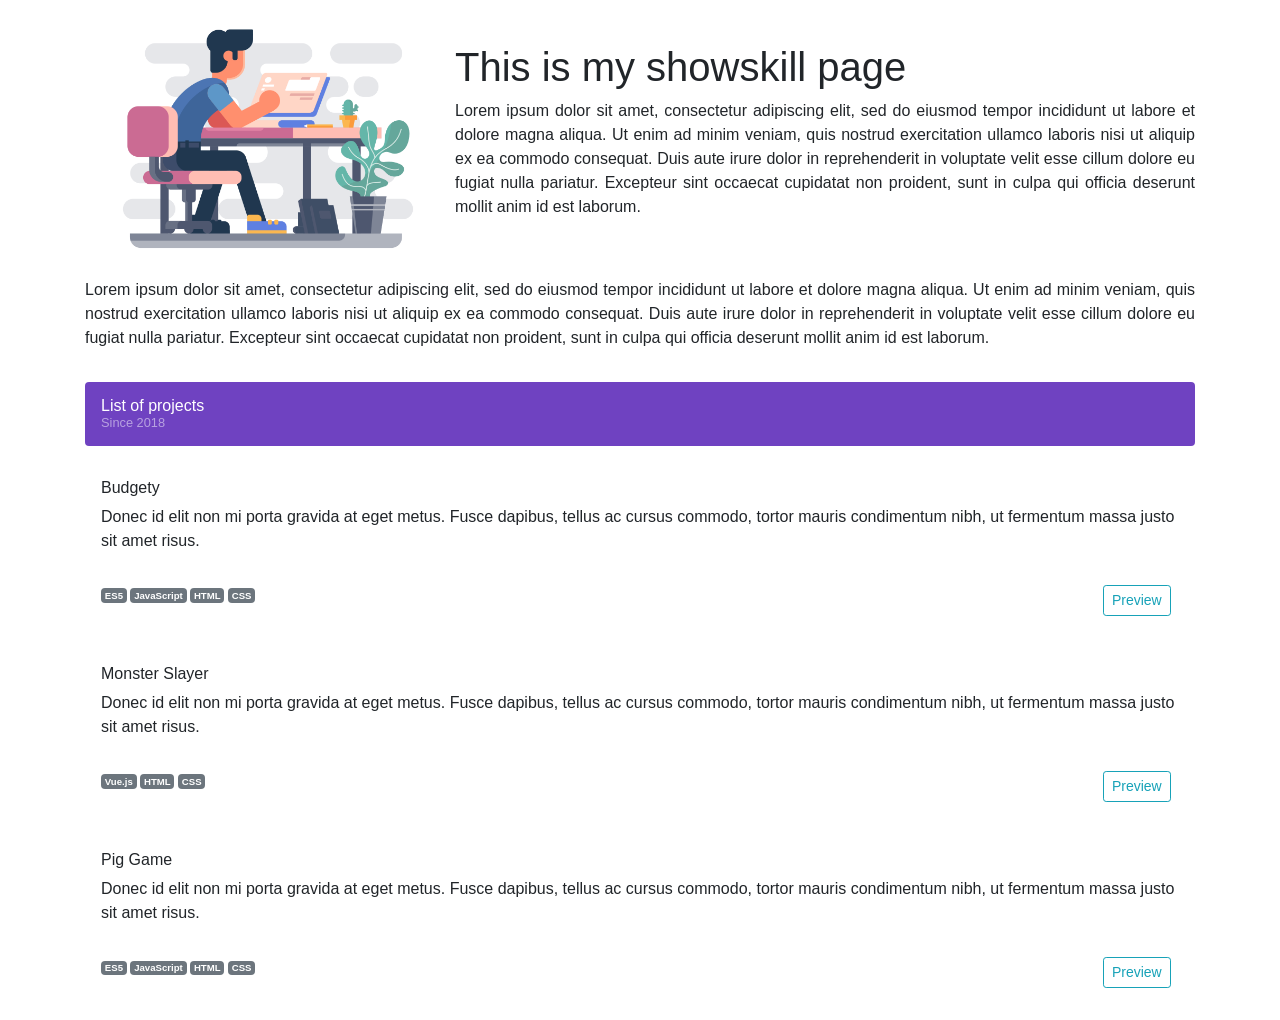
==== index.html @ 73d1f94e "Update index.html Fixing col for mobile view" ====
<!doctype html>
<html lang="en">
	<head>
		<!-- Required meta tags -->
		<meta charset="utf-8">
		<meta name="viewport" content="width=device-width, initial-scale=1, shrink-to-fit=no">

		<!-- Bootstrap CSS -->
		<link rel="stylesheet" href="https://stackpath.bootstrapcdn.com/bootstrap/4.1.3/css/bootstrap.min.css" integrity="sha384-MCw98/SFnGE8fJT3GXwEOngsV7Zt27NXFoaoApmYm81iuXoPkFOJwJ8ERdknLPMO" crossorigin="anonymous">
        
        <!-- Custom styles -->
        <link href="src/css/main.css" rel="stylesheet">

		<title>Preview page</title>
	</head>
	<body>
        <div role="main" class="container">
            <div class="row align-items-center no-gutters">
                <div class="col-md-4" >
                    <img class="img-fluid" src="src/img/Man_computer.png">
                </div>
                <div class="col-md-8">
                    <h1>This is my showskill page</h1>
                    <p class="text-justify">
                        Lorem ipsum dolor sit amet, consectetur adipiscing elit, sed do eiusmod tempor incididunt ut labore et dolore magna aliqua. Ut enim ad minim veniam, quis nostrud exercitation ullamco laboris nisi ut aliquip ex ea commodo consequat. Duis aute irure dolor in reprehenderit in voluptate velit esse cillum dolore eu fugiat nulla pariatur. Excepteur sint occaecat cupidatat non proident, sunt in culpa qui officia deserunt mollit anim id est laborum.
                    </p>
                </div>
            </div>
            <div class="row align-items-center no-gutters">
                <p class="text-justify">
                        Lorem ipsum dolor sit amet, consectetur adipiscing elit, sed do eiusmod tempor incididunt ut labore et dolore magna aliqua. Ut enim ad minim veniam, quis nostrud exercitation ullamco laboris nisi ut aliquip ex ea commodo consequat. Duis aute irure dolor in reprehenderit in voluptate velit esse cillum dolore eu fugiat nulla pariatur. Excepteur sint occaecat cupidatat non proident, sunt in culpa qui officia deserunt mollit anim id est laborum.
                </p>
            </div>
            <div class="d-flex align-items-center p-3 my-3 text-white-50 bg-purple rounded shadow-sm">
                <div class="lh-100">
                    <h6 class="mb-0 text-white lh-100">List of projects</h6>
                    <small>Since 2018</small>
                </div>
            </div>
            <div class="my-3 p-3 bg-white rounded shadow-sm">
                <h6 class="mt-0">Budgety</h6>
                <p>
                Donec id elit non mi porta gravida at eget metus. Fusce dapibus, tellus ac cursus commodo, tortor mauris condimentum nibh, ut fermentum massa justo sit amet risus.</p>
                <div class="media pt-3">
                    <div class="row media-body mb-0 small lh-125 border-gray text-mute mr-0">
                        <div class="col-md-11 col-sm-11">
                            <span class="badge badge-secondary">ES5</span>
                            <span class="badge badge-secondary">JavaScript</span>
                            <span class="badge badge-secondary">HTML</span>
                            <span class="badge badge-secondary">CSS</span>
                        </div>
                        <div class="col-md-1 col-sm-1">
                            <a role="button" tabindex="-1" class="btn btn-outline-info btn-sm" href="budgety/index.html">Preview</a>
                        </div>
                    </div>
                </div>
            </div>
            <div class="my-3 p-3 bg-white rounded shadow-sm">
                <h6 class="mt-0">Monster Slayer</h6>
                <p>
                Donec id elit non mi porta gravida at eget metus. Fusce dapibus, tellus ac cursus commodo, tortor mauris condimentum nibh, ut fermentum massa justo sit amet risus.</p>
                <div class="media pt-3">
                    <div class="row media-body mb-0 small lh-125 border-gray text-mute mr-0">
                        <div class="col-md-11">
                            <span class="badge badge-secondary">Vue.js</span>
                            <span class="badge badge-secondary">HTML</span>
                            <span class="badge badge-secondary">CSS</span>
                        </div>
                        <div class="col-md-1">
                            <a role="button" tabindex="-1" class="btn btn-outline-info btn-sm" href="monster__slayer/index.html">Preview</a>
                        </div>
                    </div>
                </div>
            </div>
            <div class="my-3 p-3 bg-white rounded shadow-sm">
                <h6 class="mt-0">Pig Game</h6>
                <p>
                Donec id elit non mi porta gravida at eget metus. Fusce dapibus, tellus ac cursus commodo, tortor mauris condimentum nibh, ut fermentum massa justo sit amet risus.</p>
                <div class="media pt-3">
                    <div class="row media-body mb-0 small lh-125 border-gray text-mute mr-0">
                        <div class="col-md-11">
                            <span class="badge badge-secondary">ES5</span>
                            <span class="badge badge-secondary">JavaScript</span>
                            <span class="badge badge-secondary">HTML</span>
                            <span class="badge badge-secondary">CSS</span>
                        </div>
                        <div class="col-md-1">
                            <a role="button" tabindex="-1" class="btn btn-outline-info btn-sm" href="pig_game/index.html">Preview</a>
                        </div>
                    </div>
                </div>
            </div>
        </div>

		<!-- Optional JavaScript -->
		<!-- jQuery first, then Popper.js, then Bootstrap JS -->
		<script src="https://code.jquery.com/jquery-3.3.1.slim.min.js" integrity="sha384-q8i/X+965DzO0rT7abK41JStQIAqVgRVzpbzo5smXKp4YfRvH+8abtTE1Pi6jizo" crossorigin="anonymous"></script>
		<script src="https://cdnjs.cloudflare.com/ajax/libs/popper.js/1.14.3/umd/popper.min.js" integrity="sha384-ZMP7rVo3mIykV+2+9J3UJ46jBk0WLaUAdn689aCwoqbBJiSnjAK/l8WvCWPIPm49" crossorigin="anonymous"></script>
		<script src="https://stackpath.bootstrapcdn.com/bootstrap/4.1.3/js/bootstrap.min.js" integrity="sha384-ChfqqxuZUCnJSK3+MXmPNIyE6ZbWh2IMqE241rYiqJxyMiZ6OW/JmZQ5stwEULTy" crossorigin="anonymous"></script>
	</body>
</html>
---- src/css/main.css ----
.text-white-50 { color: rgba(255, 255, 255, .5); }

.bg-purple { background-color: #6f42c1; }

.lh-100 { line-height: 1; }

.off-underline:hover { text-decoration: none; }
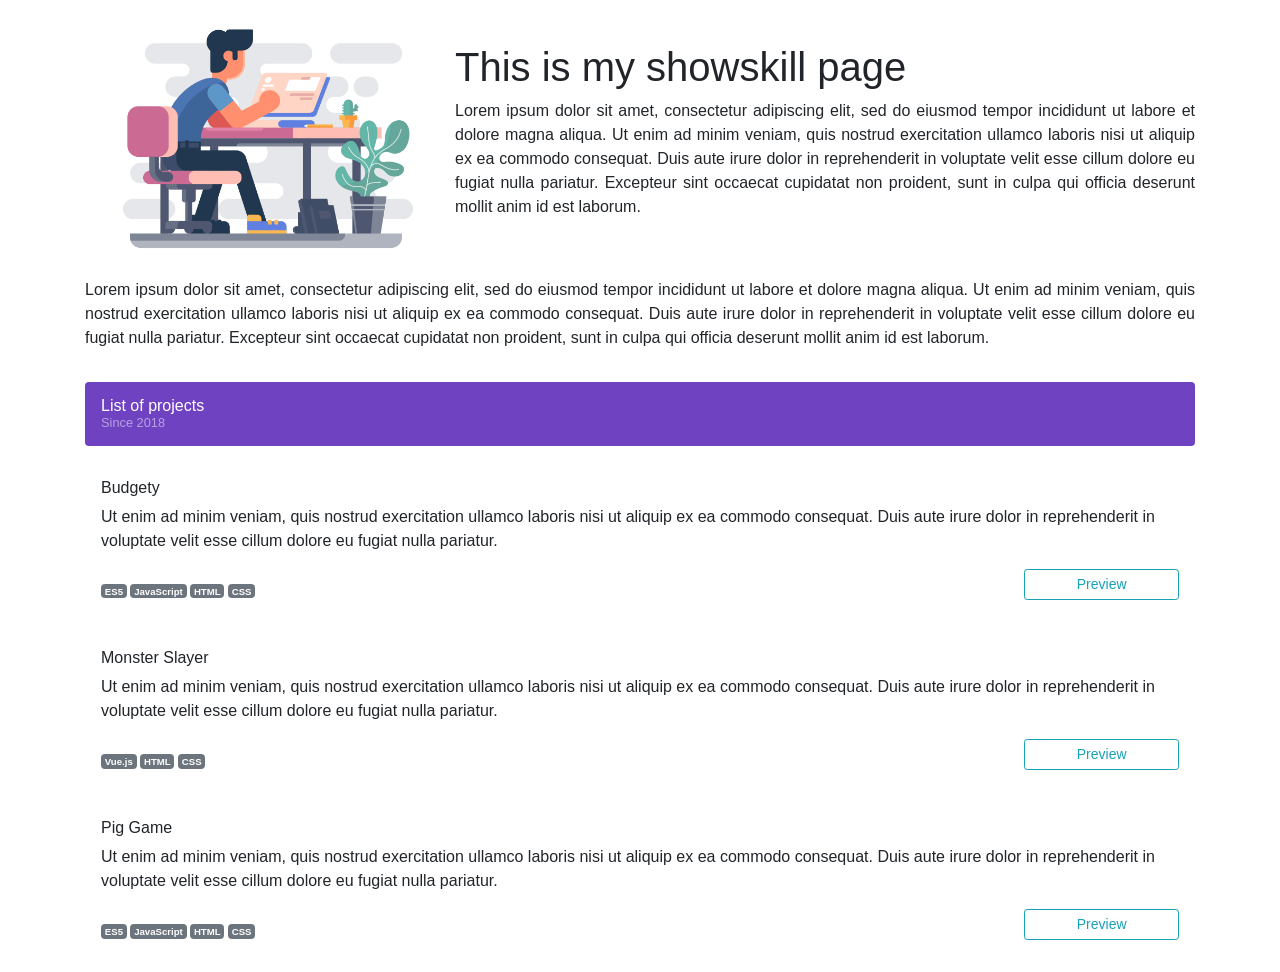
==== commit 8d89cf1a: "Fix buttons and budges aligments" ====
--- a/index.html
+++ b/index.html
@@ -38,55 +38,46 @@
                 </div>
             </div>
             <div class="my-3 p-3 bg-white rounded shadow-sm">
-                <h6 class="mt-0">Budgety</h6>
-                <p>
-                Donec id elit non mi porta gravida at eget metus. Fusce dapibus, tellus ac cursus commodo, tortor mauris condimentum nibh, ut fermentum massa justo sit amet risus.</p>
-                <div class="media pt-3">
-                    <div class="row media-body mb-0 small lh-125 border-gray text-mute mr-0">
-                        <div class="col-md-11 col-sm-11">
-                            <span class="badge badge-secondary">ES5</span>
-                            <span class="badge badge-secondary">JavaScript</span>
-                            <span class="badge badge-secondary">HTML</span>
-                            <span class="badge badge-secondary">CSS</span>
-                        </div>
-                        <div class="col-md-1 col-sm-1">
-                            <a role="button" tabindex="-1" class="btn btn-outline-info btn-sm" href="budgety/index.html">Preview</a>
-                        </div>
+                <h6>Budgety</h6>
+                <p>Ut enim ad minim veniam, quis nostrud exercitation ullamco laboris nisi ut aliquip ex ea commodo consequat. Duis aute irure dolor in reprehenderit in voluptate velit esse cillum dolore eu fugiat nulla pariatur.</p>
+                <div class="row">
+                    <div class="col col-sm-10 col-md-10 small align-self-end">
+                        <span class="badge badge-secondary">ES5</span>
+                        <span class="badge badge-secondary">JavaScript</span>
+                        <span class="badge badge-secondary">HTML</span>
+                        <span class="badge badge-secondary">CSS</span>
+                    </div>
+                    <div class="col col-sm-2 col-md-2">
+                        <a href="budgety/index.html" role="button" class="btn btn-outline-info btn-sm d-block">Preview</a>
                     </div>
                 </div>
             </div>
             <div class="my-3 p-3 bg-white rounded shadow-sm">
-                <h6 class="mt-0">Monster Slayer</h6>
-                <p>
-                Donec id elit non mi porta gravida at eget metus. Fusce dapibus, tellus ac cursus commodo, tortor mauris condimentum nibh, ut fermentum massa justo sit amet risus.</p>
-                <div class="media pt-3">
-                    <div class="row media-body mb-0 small lh-125 border-gray text-mute mr-0">
-                        <div class="col-md-11">
-                            <span class="badge badge-secondary">Vue.js</span>
-                            <span class="badge badge-secondary">HTML</span>
-                            <span class="badge badge-secondary">CSS</span>
-                        </div>
-                        <div class="col-md-1">
-                            <a role="button" tabindex="-1" class="btn btn-outline-info btn-sm" href="monster__slayer/index.html">Preview</a>
-                        </div>
+                <h6>Monster Slayer</h6>
+                <p>Ut enim ad minim veniam, quis nostrud exercitation ullamco laboris nisi ut aliquip ex ea commodo consequat. Duis aute irure dolor in reprehenderit in voluptate velit esse cillum dolore eu fugiat nulla pariatur.</p>
+                <div class="row">
+                    <div class="col col-sm-10 col-md-10 small align-self-end">
+                        <span class="badge badge-secondary">Vue.js</span>
+                        <span class="badge badge-secondary">HTML</span>
+                        <span class="badge badge-secondary">CSS</span>
+                    </div>
+                    <div class="col col-sm-2 col-md-2">
+                        <a href="monster__slayer/index.html" role="button" class="btn btn-outline-info btn-sm d-block">Preview</a>
                     </div>
                 </div>
             </div>
             <div class="my-3 p-3 bg-white rounded shadow-sm">
-                <h6 class="mt-0">Pig Game</h6>
-                <p>
-                Donec id elit non mi porta gravida at eget metus. Fusce dapibus, tellus ac cursus commodo, tortor mauris condimentum nibh, ut fermentum massa justo sit amet risus.</p>
-                <div class="media pt-3">
-                    <div class="row media-body mb-0 small lh-125 border-gray text-mute mr-0">
-                        <div class="col-md-11">
-                            <span class="badge badge-secondary">ES5</span>
-                            <span class="badge badge-secondary">JavaScript</span>
-                            <span class="badge badge-secondary">HTML</span>
-                            <span class="badge badge-secondary">CSS</span>
-                        </div>
-                        <div class="col-md-1">
-                            <a role="button" tabindex="-1" class="btn btn-outline-info btn-sm" href="pig_game/index.html">Preview</a>
-                        </div>
+                <h6>Pig Game</h6>
+                <p>Ut enim ad minim veniam, quis nostrud exercitation ullamco laboris nisi ut aliquip ex ea commodo consequat. Duis aute irure dolor in reprehenderit in voluptate velit esse cillum dolore eu fugiat nulla pariatur.</p>
+                <div class="row">
+                    <div class="col col-sm-10 col-md-10 small align-self-end">
+                        <span class="badge badge-secondary">ES5</span>
+                        <span class="badge badge-secondary">JavaScript</span>
+                        <span class="badge badge-secondary">HTML</span>
+                        <span class="badge badge-secondary">CSS</span>
+                    </div>
+                    <div class="col col-sm-2 col-md-2">
+                        <a href="pig_game/index.html" role="button" class="btn btn-outline-info btn-sm d-block">Preview</a>
                     </div>
                 </div>
             </div>
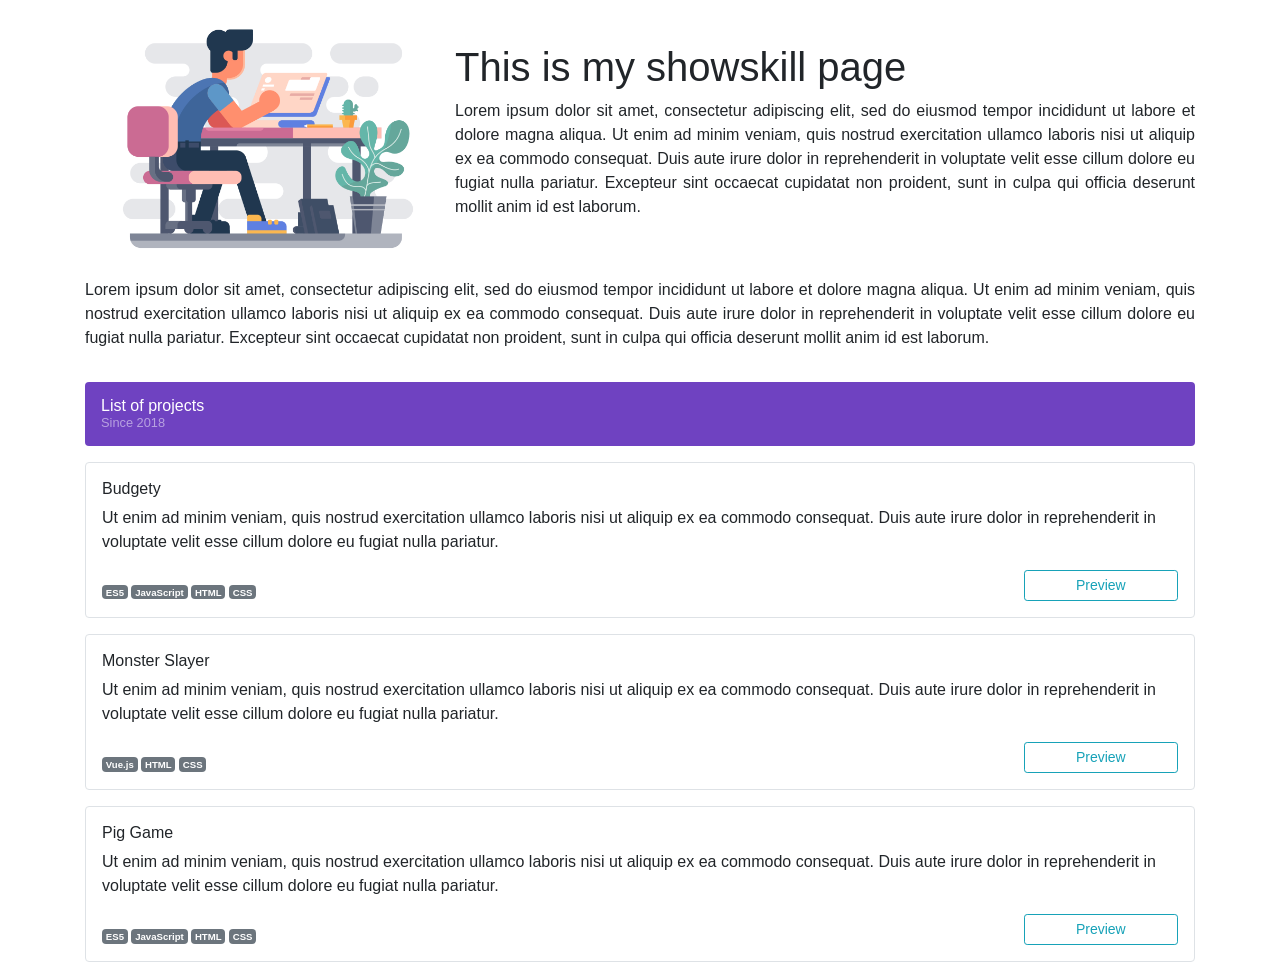
==== commit 2bfd8089: "used border class" ====
--- a/index.html
+++ b/index.html
@@ -37,7 +37,7 @@
                     <small>Since 2018</small>
                 </div>
             </div>
-            <div class="my-3 p-3 bg-white rounded shadow-sm">
+            <div class="my-3 p-3 bg-white rounded border">
                 <h6>Budgety</h6>
                 <p>Ut enim ad minim veniam, quis nostrud exercitation ullamco laboris nisi ut aliquip ex ea commodo consequat. Duis aute irure dolor in reprehenderit in voluptate velit esse cillum dolore eu fugiat nulla pariatur.</p>
                 <div class="row">
@@ -52,7 +52,7 @@
                     </div>
                 </div>
             </div>
-            <div class="my-3 p-3 bg-white rounded shadow-sm">
+            <div class="my-3 p-3 bg-white rounded border">
                 <h6>Monster Slayer</h6>
                 <p>Ut enim ad minim veniam, quis nostrud exercitation ullamco laboris nisi ut aliquip ex ea commodo consequat. Duis aute irure dolor in reprehenderit in voluptate velit esse cillum dolore eu fugiat nulla pariatur.</p>
                 <div class="row">
@@ -66,7 +66,7 @@
                     </div>
                 </div>
             </div>
-            <div class="my-3 p-3 bg-white rounded shadow-sm">
+            <div class="my-3 p-3 bg-white rounded border">
                 <h6>Pig Game</h6>
                 <p>Ut enim ad minim veniam, quis nostrud exercitation ullamco laboris nisi ut aliquip ex ea commodo consequat. Duis aute irure dolor in reprehenderit in voluptate velit esse cillum dolore eu fugiat nulla pariatur.</p>
                 <div class="row">
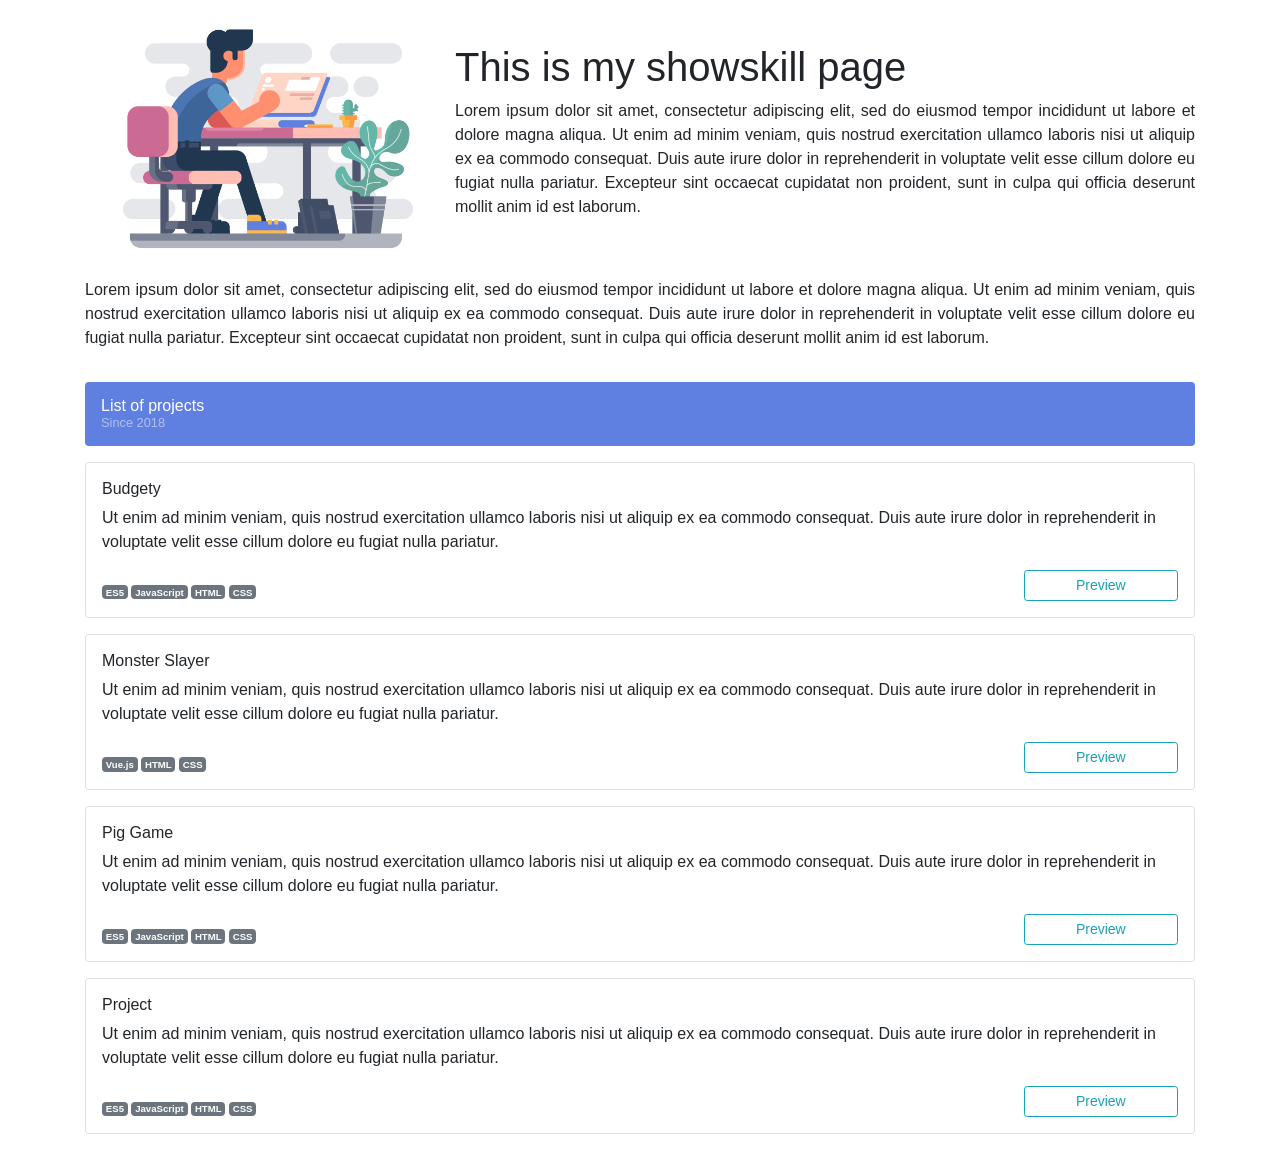
==== commit ba2f69b8: "add Project to list" ====
--- a/index.html
+++ b/index.html
@@ -81,6 +81,21 @@
                     </div>
                 </div>
             </div>
+            <div class="my-3 p-3 bg-white rounded border">
+                <h6>Project</h6>
+                <p>Ut enim ad minim veniam, quis nostrud exercitation ullamco laboris nisi ut aliquip ex ea commodo consequat. Duis aute irure dolor in reprehenderit in voluptate velit esse cillum dolore eu fugiat nulla pariatur.</p>
+                <div class="row">
+                    <div class="col col-sm-10 col-md-10 small align-self-end">
+                        <span class="badge badge-secondary">ES5</span>
+                        <span class="badge badge-secondary">JavaScript</span>
+                        <span class="badge badge-secondary">HTML</span>
+                        <span class="badge badge-secondary">CSS</span>
+                    </div>
+                    <div class="col col-sm-2 col-md-2">
+                        <a href="project/dist/index.html" role="button" class="btn btn-outline-info btn-sm d-block">Preview</a>
+                    </div>
+                </div>
+            </div>
         </div>
 
 		<!-- Optional JavaScript -->
--- a/src/css/main.css
+++ b/src/css/main.css
@@ -1,6 +1,6 @@
 .text-white-50 { color: rgba(255, 255, 255, .5); }
 
-.bg-purple { background-color: #6f42c1; }
+.bg-purple { background-color: #5F80E1; }
 
 .lh-100 { line-height: 1; }
 
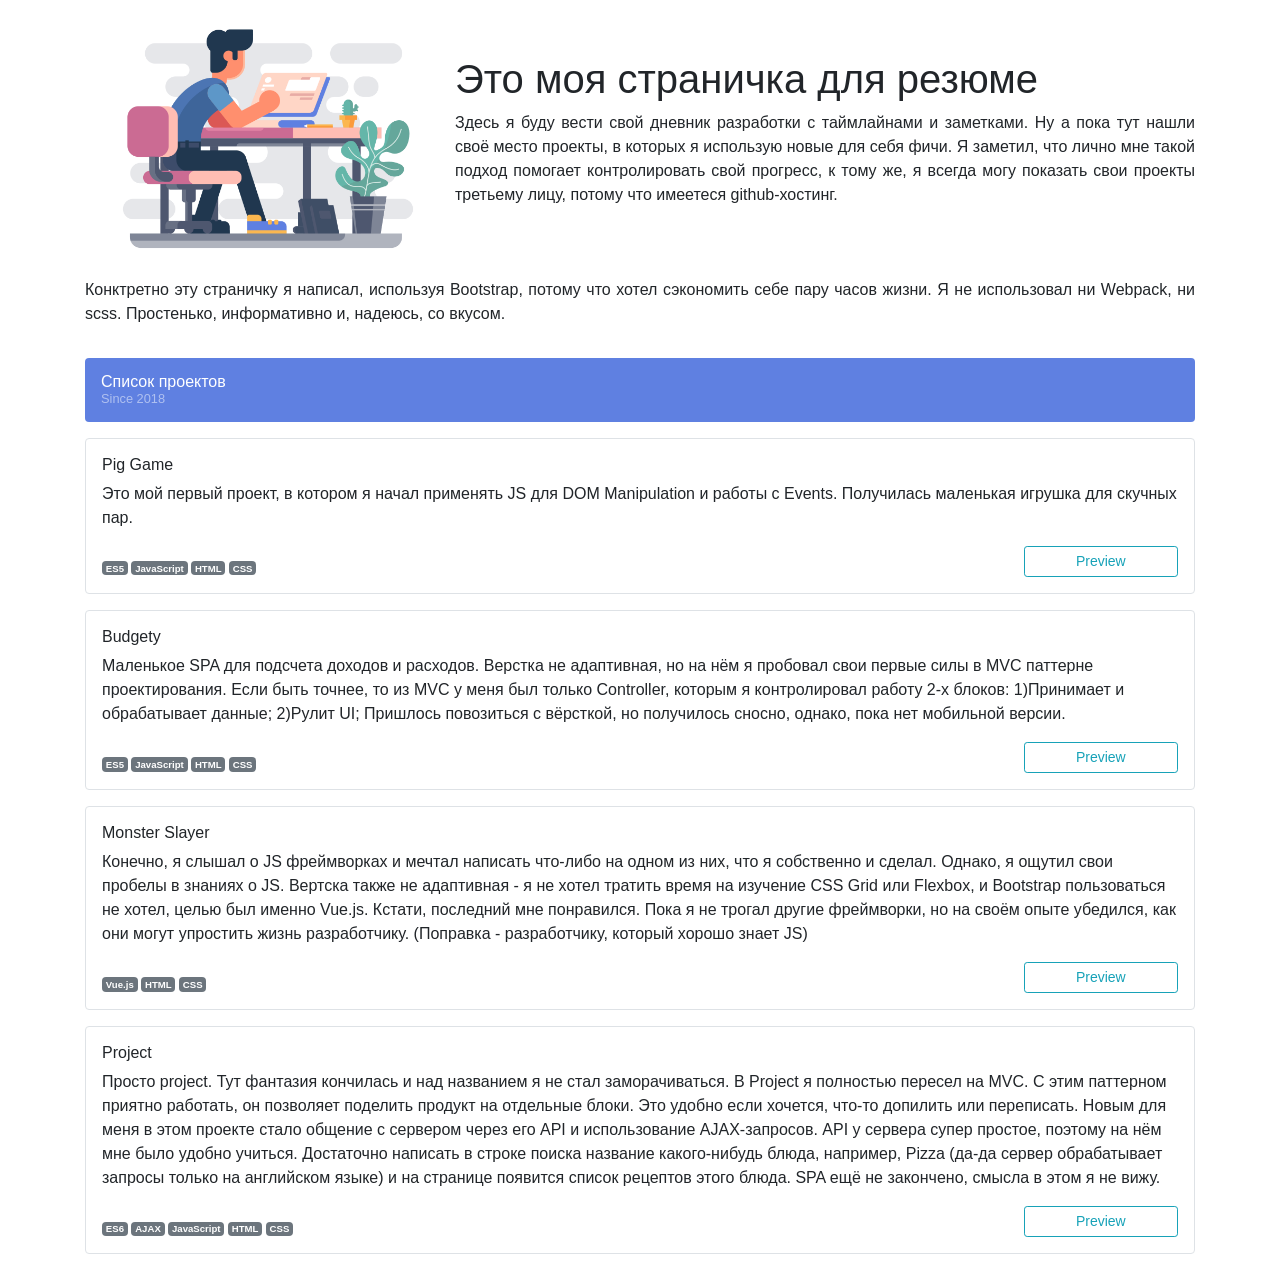
==== commit 1b6c188f: "Translate site to Rus" ====
--- a/index.html
+++ b/index.html
@@ -20,26 +20,41 @@
                     <img class="img-fluid" src="src/img/Man_computer.png">
                 </div>
                 <div class="col-md-8">
-                    <h1>This is my showskill page</h1>
+                    <h1>Это моя страничка для резюме</h1>
                     <p class="text-justify">
-                        Lorem ipsum dolor sit amet, consectetur adipiscing elit, sed do eiusmod tempor incididunt ut labore et dolore magna aliqua. Ut enim ad minim veniam, quis nostrud exercitation ullamco laboris nisi ut aliquip ex ea commodo consequat. Duis aute irure dolor in reprehenderit in voluptate velit esse cillum dolore eu fugiat nulla pariatur. Excepteur sint occaecat cupidatat non proident, sunt in culpa qui officia deserunt mollit anim id est laborum.
+                        Здесь я буду вести свой дневник разработки с таймлайнами и заметками. Ну а пока тут нашли своё место проекты, в которых я использую новые для себя фичи. Я заметил, что лично мне такой подход помогает контролировать свой прогресс, к тому же, я всегда могу показать свои проекты третьему лицу, потому что имеетеся github-хостинг. 
                     </p>
                 </div>
             </div>
             <div class="row align-items-center no-gutters">
                 <p class="text-justify">
-                        Lorem ipsum dolor sit amet, consectetur adipiscing elit, sed do eiusmod tempor incididunt ut labore et dolore magna aliqua. Ut enim ad minim veniam, quis nostrud exercitation ullamco laboris nisi ut aliquip ex ea commodo consequat. Duis aute irure dolor in reprehenderit in voluptate velit esse cillum dolore eu fugiat nulla pariatur. Excepteur sint occaecat cupidatat non proident, sunt in culpa qui officia deserunt mollit anim id est laborum.
+                        Конктретно эту страничку я написал, используя Bootstrap, потому что хотел сэкономить себе пару часов жизни. Я не использовал ни Webpack, ни scss. Простенько, информативно и, надеюсь, со вкусом.  
                 </p>
             </div>
             <div class="d-flex align-items-center p-3 my-3 text-white-50 bg-purple rounded shadow-sm">
                 <div class="lh-100">
-                    <h6 class="mb-0 text-white lh-100">List of projects</h6>
+                    <h6 class="mb-0 text-white lh-100">Список проектов</h6>
                     <small>Since 2018</small>
                 </div>
             </div>
             <div class="my-3 p-3 bg-white rounded border">
+                    <h6>Pig Game</h6>
+                    <p>Это мой первый проект, в котором я начал применять JS для DOM Manipulation и работы с Events. Получилась маленькая игрушка для скучных пар.</p>
+                    <div class="row">
+                        <div class="col col-sm-10 col-md-10 small align-self-end">
+                            <span class="badge badge-secondary">ES5</span>
+                            <span class="badge badge-secondary">JavaScript</span>
+                            <span class="badge badge-secondary">HTML</span>
+                            <span class="badge badge-secondary">CSS</span>
+                        </div>
+                        <div class="col col-sm-2 col-md-2">
+                            <a href="pig_game/index.html" role="button" class="btn btn-outline-info btn-sm d-block">Preview</a>
+                        </div>
+                    </div>
+                </div>
+            <div class="my-3 p-3 bg-white rounded border">
                 <h6>Budgety</h6>
-                <p>Ut enim ad minim veniam, quis nostrud exercitation ullamco laboris nisi ut aliquip ex ea commodo consequat. Duis aute irure dolor in reprehenderit in voluptate velit esse cillum dolore eu fugiat nulla pariatur.</p>
+                <p>Маленькое SPA для подсчета доходов и расходов. Верстка не адаптивная, но на нём я пробовал свои первые силы в MVC паттерне проектирования. Если быть точнее, то из MVC у меня был только Controller, которым я контролировал работу 2-х блоков: 1)Принимает и обрабатывает данные; 2)Рулит UI; Пришлось повозиться с вёрсткой, но получилось сносно, однако, пока нет мобильной версии.</p>
                 <div class="row">
                     <div class="col col-sm-10 col-md-10 small align-self-end">
                         <span class="badge badge-secondary">ES5</span>
@@ -54,7 +69,7 @@
             </div>
             <div class="my-3 p-3 bg-white rounded border">
                 <h6>Monster Slayer</h6>
-                <p>Ut enim ad minim veniam, quis nostrud exercitation ullamco laboris nisi ut aliquip ex ea commodo consequat. Duis aute irure dolor in reprehenderit in voluptate velit esse cillum dolore eu fugiat nulla pariatur.</p>
+                <p>Конечно, я слышал о JS фреймворках и мечтал написать что-либо на одном из них, что я собственно и сделал. Однако, я ощутил свои пробелы в знаниях о JS. Вертска также не адаптивная - я не хотел тратить время на изучение CSS Grid или Flexbox, и Bootstrap пользоваться не хотел, целью был именно Vue.js. Кстати, последний мне понравился. Пока я не трогал другие фреймворки, но на своём опыте убедился, как они могут упростить жизнь разработчику. (Поправка - разработчику, который хорошо знает JS)</p>
                 <div class="row">
                     <div class="col col-sm-10 col-md-10 small align-self-end">
                         <span class="badge badge-secondary">Vue.js</span>
@@ -66,27 +81,14 @@
                     </div>
                 </div>
             </div>
+            
             <div class="my-3 p-3 bg-white rounded border">
-                <h6>Pig Game</h6>
-                <p>Ut enim ad minim veniam, quis nostrud exercitation ullamco laboris nisi ut aliquip ex ea commodo consequat. Duis aute irure dolor in reprehenderit in voluptate velit esse cillum dolore eu fugiat nulla pariatur.</p>
+                <h6>Project</h6>
+                <p>Просто project. Тут фантазия кончилась и над названием я не стал заморачиваться. В Project я полностью пересел на MVC. С этим паттерном приятно работать, он позволяет поделить продукт на отдельные блоки. Это удобно если хочется, что-то допилить или переписать. Новым для меня в этом проекте стало общение с сервером через его API и использование AJAX-запросов. API у сервера супер простое, поэтому на нём мне было удобно учиться. Достаточно написать в строке поиска название какого-нибудь блюда, например, Pizza (да-да сервер обрабатывает запросы только на английском языке) и на странице появится список рецептов этого блюда. SPA ещё не закончено, смысла в этом я не вижу.</p>
                 <div class="row">
                     <div class="col col-sm-10 col-md-10 small align-self-end">
-                        <span class="badge badge-secondary">ES5</span>
-                        <span class="badge badge-secondary">JavaScript</span>
-                        <span class="badge badge-secondary">HTML</span>
-                        <span class="badge badge-secondary">CSS</span>
-                    </div>
-                    <div class="col col-sm-2 col-md-2">
-                        <a href="pig_game/index.html" role="button" class="btn btn-outline-info btn-sm d-block">Preview</a>
-                    </div>
-                </div>
-            </div>
-            <div class="my-3 p-3 bg-white rounded border">
-                <h6>Project</h6>
-                <p>Ut enim ad minim veniam, quis nostrud exercitation ullamco laboris nisi ut aliquip ex ea commodo consequat. Duis aute irure dolor in reprehenderit in voluptate velit esse cillum dolore eu fugiat nulla pariatur.</p>
-                <div class="row">
-                    <div class="col col-sm-10 col-md-10 small align-self-end">
-                        <span class="badge badge-secondary">ES5</span>
+                        <span class="badge badge-secondary">ES6</span>
+                        <span class="badge badge-secondary">AJAX</span>
                         <span class="badge badge-secondary">JavaScript</span>
                         <span class="badge badge-secondary">HTML</span>
                         <span class="badge badge-secondary">CSS</span>
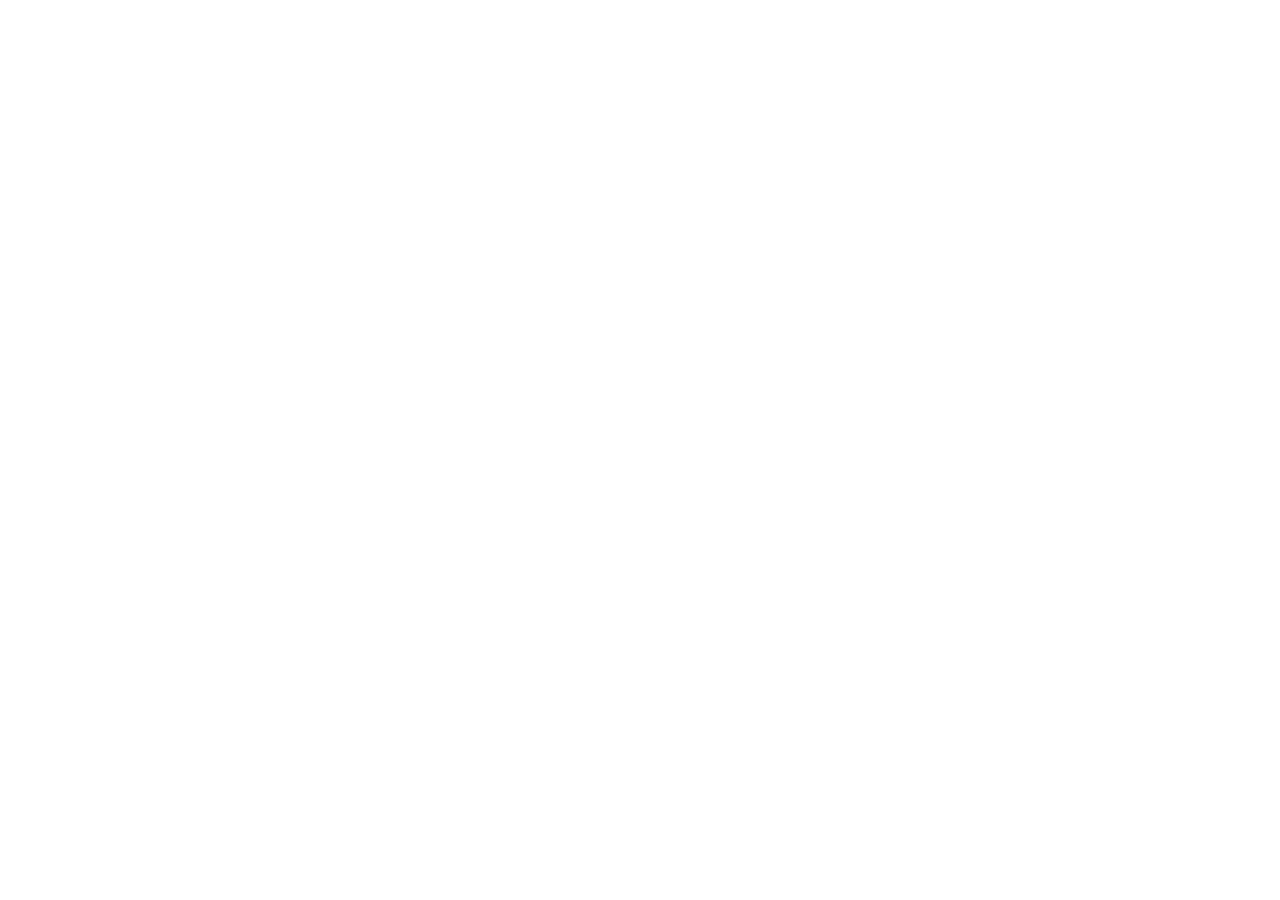
==== commit 498bba97: "Auto-generated commit" ====
--- a/index.html
+++ b/index.html
@@ -1,110 +1,12 @@
 <!doctype html>
 <html lang="en">
-	<head>
-		<!-- Required meta tags -->
-		<meta charset="utf-8">
-		<meta name="viewport" content="width=device-width, initial-scale=1, shrink-to-fit=no">
-
-		<!-- Bootstrap CSS -->
-		<link rel="stylesheet" href="https://stackpath.bootstrapcdn.com/bootstrap/4.1.3/css/bootstrap.min.css" integrity="sha384-MCw98/SFnGE8fJT3GXwEOngsV7Zt27NXFoaoApmYm81iuXoPkFOJwJ8ERdknLPMO" crossorigin="anonymous">
-        
-        <!-- Custom styles -->
-        <link href="src/css/main.css" rel="stylesheet">
-
-		<title>Preview page</title>
-	</head>
-	<body>
-        <div role="main" class="container">
-            <div class="row align-items-center no-gutters">
-                <div class="col-md-4" >
-                    <img class="img-fluid" src="src/img/Man_computer.png">
-                </div>
-                <div class="col-md-8">
-                    <h1>Это моя страничка для резюме</h1>
-                    <p class="text-justify">
-                        Здесь я буду вести свой дневник разработки с таймлайнами и заметками. Ну а пока тут нашли своё место проекты, в которых я использую новые для себя фичи. Я заметил, что лично мне такой подход помогает контролировать свой прогресс, к тому же, я всегда могу показать свои проекты третьему лицу, потому что имеетеся github-хостинг. 
-                    </p>
-                </div>
-            </div>
-            <div class="row align-items-center no-gutters">
-                <p class="text-justify">
-                        Конктретно эту страничку я написал, используя Bootstrap, потому что хотел сэкономить себе пару часов жизни. Я не использовал ни Webpack, ни scss. Простенько, информативно и, надеюсь, со вкусом.  
-                </p>
-            </div>
-            <div class="d-flex align-items-center p-3 my-3 text-white-50 bg-purple rounded shadow-sm">
-                <div class="lh-100">
-                    <h6 class="mb-0 text-white lh-100">Список проектов</h6>
-                    <small>Since 2018</small>
-                </div>
-            </div>
-            <div class="my-3 p-3 bg-white rounded border">
-                    <h6>Pig Game</h6>
-                    <p>Это мой первый проект, в котором я начал применять JS для DOM Manipulation и работы с Events. Получилась маленькая игрушка для скучных пар.</p>
-                    <div class="row">
-                        <div class="col col-sm-10 col-md-10 small align-self-end">
-                            <span class="badge badge-secondary">ES5</span>
-                            <span class="badge badge-secondary">JavaScript</span>
-                            <span class="badge badge-secondary">HTML</span>
-                            <span class="badge badge-secondary">CSS</span>
-                        </div>
-                        <div class="col col-sm-2 col-md-2">
-                            <a href="pig_game/index.html" role="button" class="btn btn-outline-info btn-sm d-block">Preview</a>
-                        </div>
-                    </div>
-                </div>
-            <div class="my-3 p-3 bg-white rounded border">
-                <h6>Budgety</h6>
-                <p>Маленькое SPA для подсчета доходов и расходов. Верстка не адаптивная, но на нём я пробовал свои первые силы в MVC паттерне проектирования. Если быть точнее, то из MVC у меня был только Controller, которым я контролировал работу 2-х блоков: 1)Принимает и обрабатывает данные; 2)Рулит UI; Пришлось повозиться с вёрсткой, но получилось сносно, однако, пока нет мобильной версии.</p>
-                <div class="row">
-                    <div class="col col-sm-10 col-md-10 small align-self-end">
-                        <span class="badge badge-secondary">ES5</span>
-                        <span class="badge badge-secondary">JavaScript</span>
-                        <span class="badge badge-secondary">HTML</span>
-                        <span class="badge badge-secondary">CSS</span>
-                    </div>
-                    <div class="col col-sm-2 col-md-2">
-                        <a href="budgety/index.html" role="button" class="btn btn-outline-info btn-sm d-block">Preview</a>
-                    </div>
-                </div>
-            </div>
-            <div class="my-3 p-3 bg-white rounded border">
-                <h6>Monster Slayer</h6>
-                <p>Конечно, я слышал о JS фреймворках и мечтал написать что-либо на одном из них, что я собственно и сделал. Однако, я ощутил свои пробелы в знаниях о JS. Вертска также не адаптивная - я не хотел тратить время на изучение CSS Grid или Flexbox, и Bootstrap пользоваться не хотел, целью был именно Vue.js. Кстати, последний мне понравился. Пока я не трогал другие фреймворки, но на своём опыте убедился, как они могут упростить жизнь разработчику. (Поправка - разработчику, который хорошо знает JS)</p>
-                <div class="row">
-                    <div class="col col-sm-10 col-md-10 small align-self-end">
-                        <span class="badge badge-secondary">Vue.js</span>
-                        <span class="badge badge-secondary">HTML</span>
-                        <span class="badge badge-secondary">CSS</span>
-                    </div>
-                    <div class="col col-sm-2 col-md-2">
-                        <a href="monster__slayer/index.html" role="button" class="btn btn-outline-info btn-sm d-block">Preview</a>
-                    </div>
-                </div>
-            </div>
-            
-            <div class="my-3 p-3 bg-white rounded border">
-                <h6>Project</h6>
-                <p>Просто project. Тут фантазия кончилась и над названием я не стал заморачиваться. В Project я полностью пересел на MVC. С этим паттерном приятно работать, он позволяет поделить продукт на отдельные блоки. Это удобно если хочется, что-то допилить или переписать. Новым для меня в этом проекте стало общение с сервером через его API и использование AJAX-запросов. API у сервера супер простое, поэтому на нём мне было удобно учиться. Достаточно написать в строке поиска название какого-нибудь блюда, например, Pizza (да-да сервер обрабатывает запросы только на английском языке) и на странице появится список рецептов этого блюда. SPA ещё не закончено, смысла в этом я не вижу.</p>
-                <div class="row">
-                    <div class="col col-sm-10 col-md-10 small align-self-end">
-                        <span class="badge badge-secondary">ES6</span>
-                        <span class="badge badge-secondary">AJAX</span>
-                        <span class="badge badge-secondary">JavaScript</span>
-                        <span class="badge badge-secondary">HTML</span>
-                        <span class="badge badge-secondary">CSS</span>
-                    </div>
-                    <div class="col col-sm-2 col-md-2">
-                        <a href="project/dist/index.html" role="button" class="btn btn-outline-info btn-sm d-block">Preview</a>
-                    </div>
-                </div>
-            </div>
-        </div>
-
-		<!-- Optional JavaScript -->
-		<!-- jQuery first, then Popper.js, then Bootstrap JS -->
-		<script src="https://code.jquery.com/jquery-3.3.1.slim.min.js" integrity="sha384-q8i/X+965DzO0rT7abK41JStQIAqVgRVzpbzo5smXKp4YfRvH+8abtTE1Pi6jizo" crossorigin="anonymous"></script>
-		<script src="https://cdnjs.cloudflare.com/ajax/libs/popper.js/1.14.3/umd/popper.min.js" integrity="sha384-ZMP7rVo3mIykV+2+9J3UJ46jBk0WLaUAdn689aCwoqbBJiSnjAK/l8WvCWPIPm49" crossorigin="anonymous"></script>
-		<script src="https://stackpath.bootstrapcdn.com/bootstrap/4.1.3/js/bootstrap.min.js" integrity="sha384-ChfqqxuZUCnJSK3+MXmPNIyE6ZbWh2IMqE241rYiqJxyMiZ6OW/JmZQ5stwEULTy" crossorigin="anonymous"></script>
-	</body>
+<head>
+  <meta charset="utf-8">
+  <title>Fusial</title>
+  <base href="https://gostohov.github.io/fusial/">  <meta name="viewport" content="width=device-width, initial-scale=1">
+  <link rel="icon" type="image/x-icon" href="favicon.ico">
+<link rel="stylesheet" href="styles.5771a2cc6249767cd5d0.css"></head>
+<body>
+  <app-root></app-root>
+<script src="runtime-es2015.8b00dd2b826df60e64c6.js" type="module"></script><script src="runtime-es5.8b00dd2b826df60e64c6.js" nomodule defer></script><script src="polyfills-es5.6696c533341b95a3d617.js" nomodule defer></script><script src="polyfills-es2015.2987770fde9daa1d8a2e.js" type="module"></script><script src="main-es2015.9b92ded9f767f89560d9.js" type="module"></script><script src="main-es5.9b92ded9f767f89560d9.js" nomodule defer></script></body>
 </html>
-		
--- a/styles.5771a2cc6249767cd5d0.css
+++ b/styles.5771a2cc6249767cd5d0.css
@@ -0,0 +1 @@
+body{margin:0;padding:0}
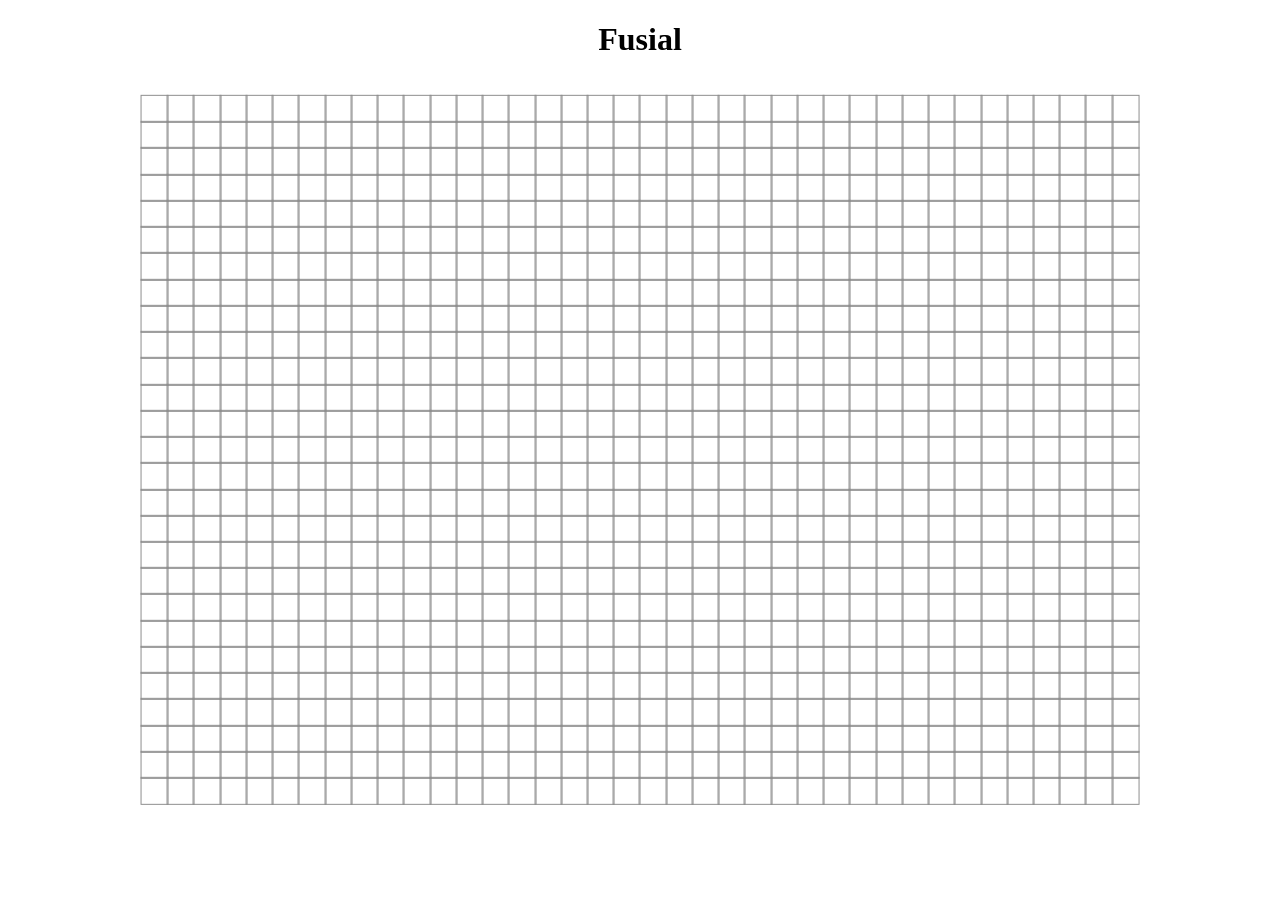
==== commit ba6d6e22: "init" ====
--- a/index.html
+++ b/index.html
@@ -3,7 +3,8 @@
 <head>
   <meta charset="utf-8">
   <title>Fusial</title>
-  <base href="https://gostohov.github.io/fusial/">  <meta name="viewport" content="width=device-width, initial-scale=1">
+  <base href="/">
+  <meta name="viewport" content="width=device-width, initial-scale=1">
   <link rel="icon" type="image/x-icon" href="favicon.ico">
 <link rel="stylesheet" href="styles.5771a2cc6249767cd5d0.css"></head>
 <body>
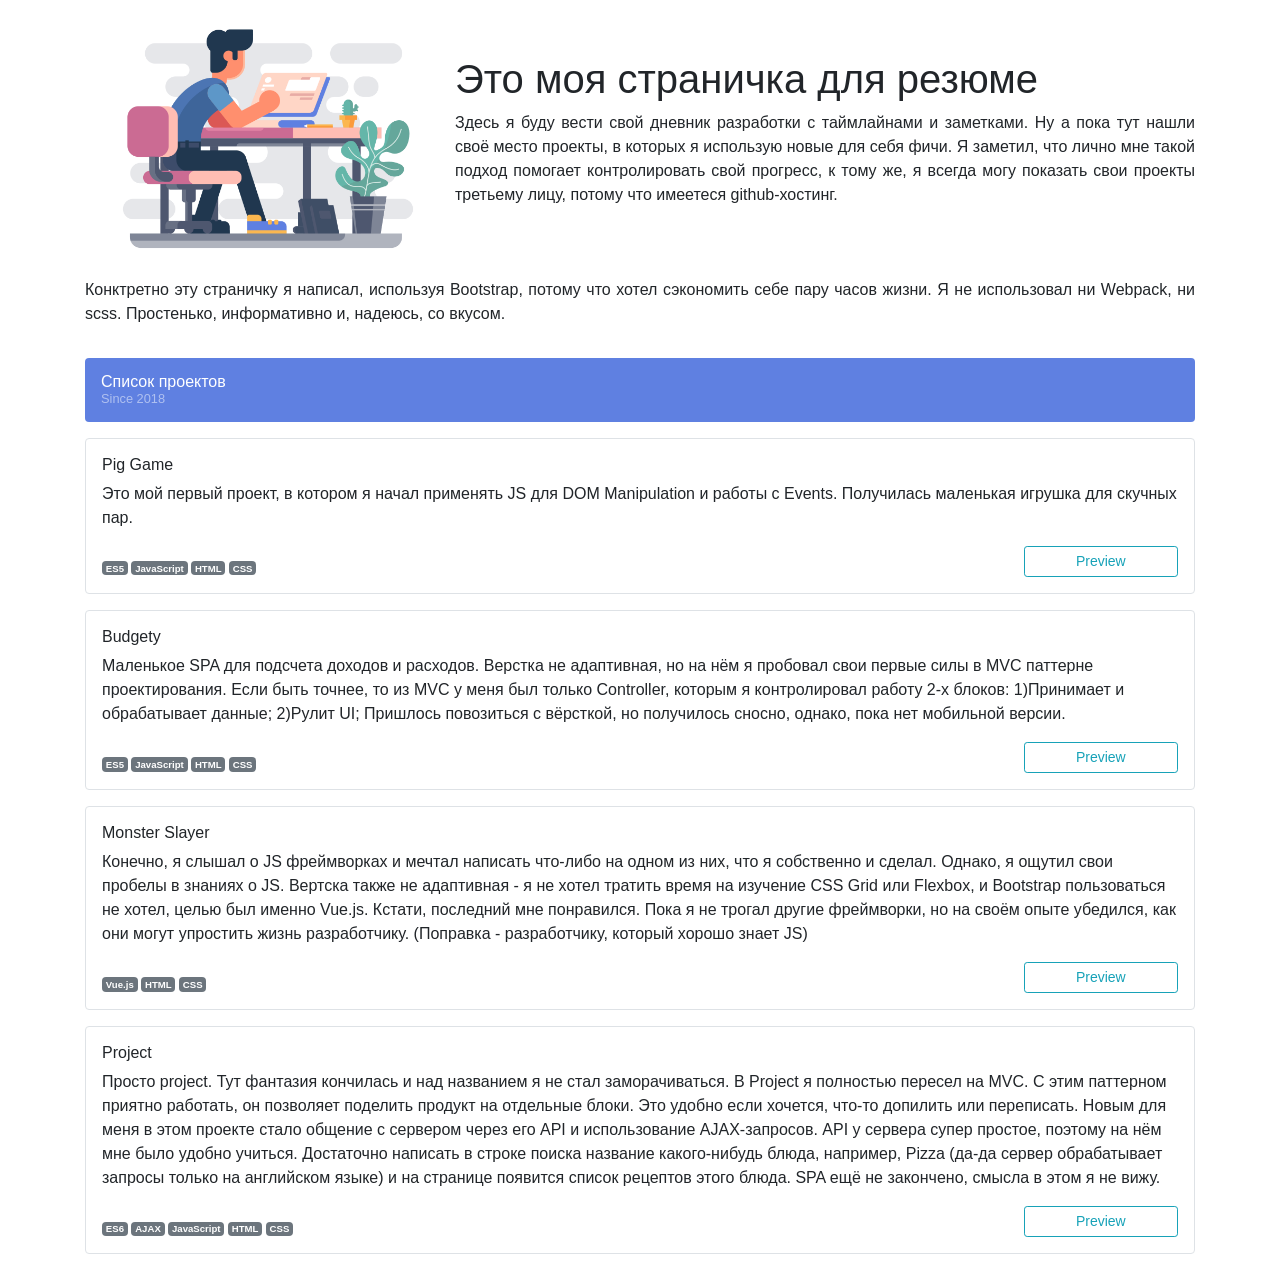
==== commit f9e68438: "Merge remote-tracking branch 'origin/old'" ====
--- a/index.html
+++ b/index.html
@@ -1,13 +1,110 @@
 <!doctype html>
 <html lang="en">
-<head>
-  <meta charset="utf-8">
-  <title>Fusial</title>
-  <base href="/">
-  <meta name="viewport" content="width=device-width, initial-scale=1">
-  <link rel="icon" type="image/x-icon" href="favicon.ico">
-<link rel="stylesheet" href="styles.5771a2cc6249767cd5d0.css"></head>
-<body>
-  <app-root></app-root>
-<script src="runtime-es2015.8b00dd2b826df60e64c6.js" type="module"></script><script src="runtime-es5.8b00dd2b826df60e64c6.js" nomodule defer></script><script src="polyfills-es5.6696c533341b95a3d617.js" nomodule defer></script><script src="polyfills-es2015.2987770fde9daa1d8a2e.js" type="module"></script><script src="main-es2015.9b92ded9f767f89560d9.js" type="module"></script><script src="main-es5.9b92ded9f767f89560d9.js" nomodule defer></script></body>
+	<head>
+		<!-- Required meta tags -->
+		<meta charset="utf-8">
+		<meta name="viewport" content="width=device-width, initial-scale=1, shrink-to-fit=no">
+
+		<!-- Bootstrap CSS -->
+		<link rel="stylesheet" href="https://stackpath.bootstrapcdn.com/bootstrap/4.1.3/css/bootstrap.min.css" integrity="sha384-MCw98/SFnGE8fJT3GXwEOngsV7Zt27NXFoaoApmYm81iuXoPkFOJwJ8ERdknLPMO" crossorigin="anonymous">
+        
+        <!-- Custom styles -->
+        <link href="src/css/main.css" rel="stylesheet">
+
+		<title>Preview page</title>
+	</head>
+	<body>
+        <div role="main" class="container">
+            <div class="row align-items-center no-gutters">
+                <div class="col-md-4" >
+                    <img class="img-fluid" src="src/img/Man_computer.png">
+                </div>
+                <div class="col-md-8">
+                    <h1>Это моя страничка для резюме</h1>
+                    <p class="text-justify">
+                        Здесь я буду вести свой дневник разработки с таймлайнами и заметками. Ну а пока тут нашли своё место проекты, в которых я использую новые для себя фичи. Я заметил, что лично мне такой подход помогает контролировать свой прогресс, к тому же, я всегда могу показать свои проекты третьему лицу, потому что имеетеся github-хостинг. 
+                    </p>
+                </div>
+            </div>
+            <div class="row align-items-center no-gutters">
+                <p class="text-justify">
+                        Конктретно эту страничку я написал, используя Bootstrap, потому что хотел сэкономить себе пару часов жизни. Я не использовал ни Webpack, ни scss. Простенько, информативно и, надеюсь, со вкусом.  
+                </p>
+            </div>
+            <div class="d-flex align-items-center p-3 my-3 text-white-50 bg-purple rounded shadow-sm">
+                <div class="lh-100">
+                    <h6 class="mb-0 text-white lh-100">Список проектов</h6>
+                    <small>Since 2018</small>
+                </div>
+            </div>
+            <div class="my-3 p-3 bg-white rounded border">
+                    <h6>Pig Game</h6>
+                    <p>Это мой первый проект, в котором я начал применять JS для DOM Manipulation и работы с Events. Получилась маленькая игрушка для скучных пар.</p>
+                    <div class="row">
+                        <div class="col col-sm-10 col-md-10 small align-self-end">
+                            <span class="badge badge-secondary">ES5</span>
+                            <span class="badge badge-secondary">JavaScript</span>
+                            <span class="badge badge-secondary">HTML</span>
+                            <span class="badge badge-secondary">CSS</span>
+                        </div>
+                        <div class="col col-sm-2 col-md-2">
+                            <a href="pig_game/index.html" role="button" class="btn btn-outline-info btn-sm d-block">Preview</a>
+                        </div>
+                    </div>
+                </div>
+            <div class="my-3 p-3 bg-white rounded border">
+                <h6>Budgety</h6>
+                <p>Маленькое SPA для подсчета доходов и расходов. Верстка не адаптивная, но на нём я пробовал свои первые силы в MVC паттерне проектирования. Если быть точнее, то из MVC у меня был только Controller, которым я контролировал работу 2-х блоков: 1)Принимает и обрабатывает данные; 2)Рулит UI; Пришлось повозиться с вёрсткой, но получилось сносно, однако, пока нет мобильной версии.</p>
+                <div class="row">
+                    <div class="col col-sm-10 col-md-10 small align-self-end">
+                        <span class="badge badge-secondary">ES5</span>
+                        <span class="badge badge-secondary">JavaScript</span>
+                        <span class="badge badge-secondary">HTML</span>
+                        <span class="badge badge-secondary">CSS</span>
+                    </div>
+                    <div class="col col-sm-2 col-md-2">
+                        <a href="budgety/index.html" role="button" class="btn btn-outline-info btn-sm d-block">Preview</a>
+                    </div>
+                </div>
+            </div>
+            <div class="my-3 p-3 bg-white rounded border">
+                <h6>Monster Slayer</h6>
+                <p>Конечно, я слышал о JS фреймворках и мечтал написать что-либо на одном из них, что я собственно и сделал. Однако, я ощутил свои пробелы в знаниях о JS. Вертска также не адаптивная - я не хотел тратить время на изучение CSS Grid или Flexbox, и Bootstrap пользоваться не хотел, целью был именно Vue.js. Кстати, последний мне понравился. Пока я не трогал другие фреймворки, но на своём опыте убедился, как они могут упростить жизнь разработчику. (Поправка - разработчику, который хорошо знает JS)</p>
+                <div class="row">
+                    <div class="col col-sm-10 col-md-10 small align-self-end">
+                        <span class="badge badge-secondary">Vue.js</span>
+                        <span class="badge badge-secondary">HTML</span>
+                        <span class="badge badge-secondary">CSS</span>
+                    </div>
+                    <div class="col col-sm-2 col-md-2">
+                        <a href="monster__slayer/index.html" role="button" class="btn btn-outline-info btn-sm d-block">Preview</a>
+                    </div>
+                </div>
+            </div>
+            
+            <div class="my-3 p-3 bg-white rounded border">
+                <h6>Project</h6>
+                <p>Просто project. Тут фантазия кончилась и над названием я не стал заморачиваться. В Project я полностью пересел на MVC. С этим паттерном приятно работать, он позволяет поделить продукт на отдельные блоки. Это удобно если хочется, что-то допилить или переписать. Новым для меня в этом проекте стало общение с сервером через его API и использование AJAX-запросов. API у сервера супер простое, поэтому на нём мне было удобно учиться. Достаточно написать в строке поиска название какого-нибудь блюда, например, Pizza (да-да сервер обрабатывает запросы только на английском языке) и на странице появится список рецептов этого блюда. SPA ещё не закончено, смысла в этом я не вижу.</p>
+                <div class="row">
+                    <div class="col col-sm-10 col-md-10 small align-self-end">
+                        <span class="badge badge-secondary">ES6</span>
+                        <span class="badge badge-secondary">AJAX</span>
+                        <span class="badge badge-secondary">JavaScript</span>
+                        <span class="badge badge-secondary">HTML</span>
+                        <span class="badge badge-secondary">CSS</span>
+                    </div>
+                    <div class="col col-sm-2 col-md-2">
+                        <a href="project/dist/index.html" role="button" class="btn btn-outline-info btn-sm d-block">Preview</a>
+                    </div>
+                </div>
+            </div>
+        </div>
+
+		<!-- Optional JavaScript -->
+		<!-- jQuery first, then Popper.js, then Bootstrap JS -->
+		<script src="https://code.jquery.com/jquery-3.3.1.slim.min.js" integrity="sha384-q8i/X+965DzO0rT7abK41JStQIAqVgRVzpbzo5smXKp4YfRvH+8abtTE1Pi6jizo" crossorigin="anonymous"></script>
+		<script src="https://cdnjs.cloudflare.com/ajax/libs/popper.js/1.14.3/umd/popper.min.js" integrity="sha384-ZMP7rVo3mIykV+2+9J3UJ46jBk0WLaUAdn689aCwoqbBJiSnjAK/l8WvCWPIPm49" crossorigin="anonymous"></script>
+		<script src="https://stackpath.bootstrapcdn.com/bootstrap/4.1.3/js/bootstrap.min.js" integrity="sha384-ChfqqxuZUCnJSK3+MXmPNIyE6ZbWh2IMqE241rYiqJxyMiZ6OW/JmZQ5stwEULTy" crossorigin="anonymous"></script>
+	</body>
 </html>
+		
--- a/src/css/main.css
+++ b/src/css/main.css
@@ -0,0 +1,7 @@
+.text-white-50 { color: rgba(255, 255, 255, .5); }
+
+.bg-purple { background-color: #5F80E1; }
+
+.lh-100 { line-height: 1; }
+
+.off-underline:hover { text-decoration: none; }
